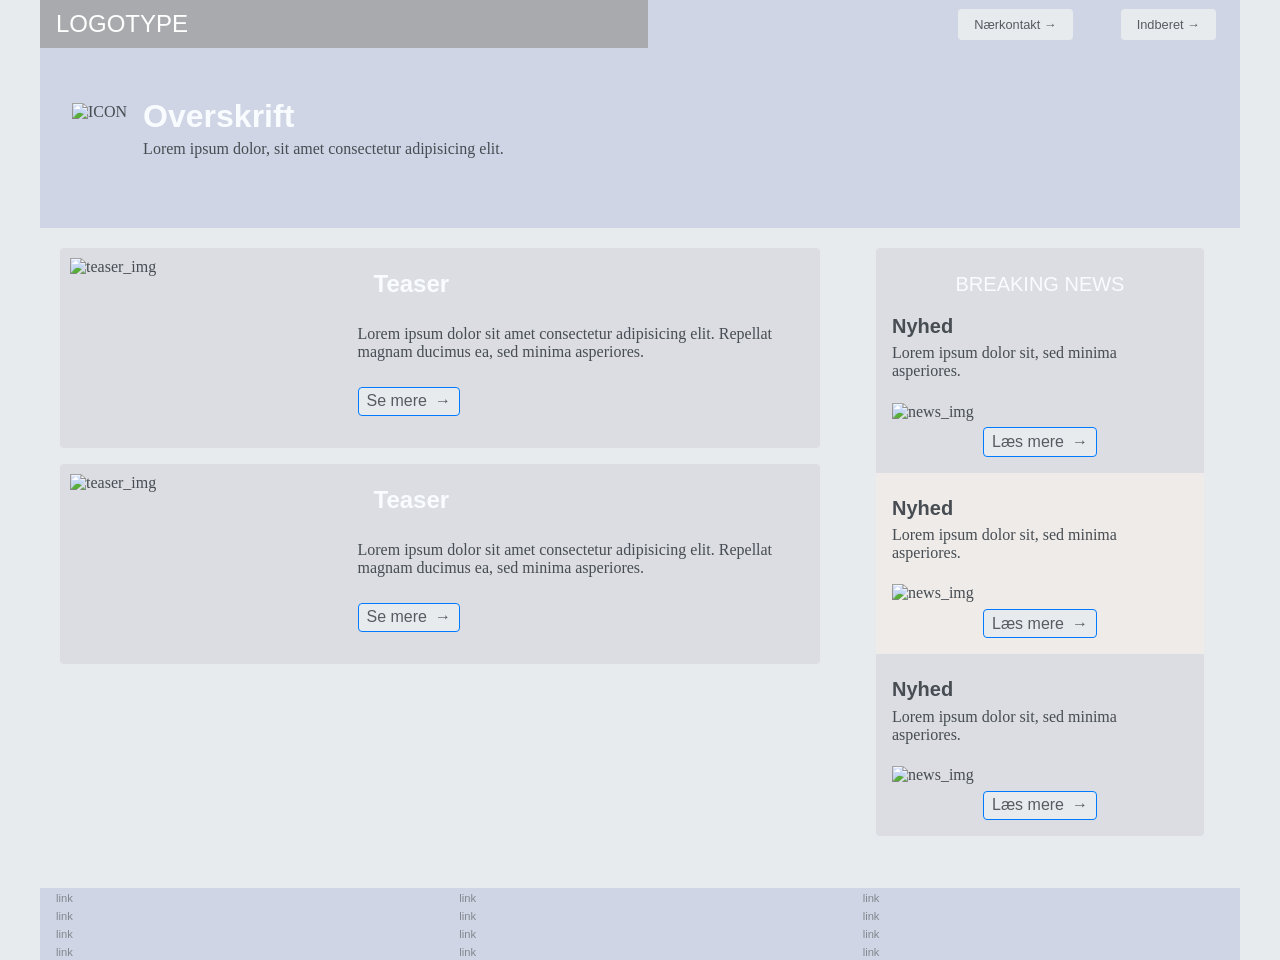
==== index.html @ e8d8a10b "initializing project" ====
<!DOCTYPE html>
<html lang="en">
  <head>
    <meta charset="UTF-8" />
    <meta http-equiv="X-UA-Compatible" content="IE=edge" />
    <meta name="viewport" content="width=device-width, initial-scale=1.0" />
    <link rel="stylesheet" href="css/custom.css" />
    <link rel="stylesheet" href="css/general.css" />
    <link rel="stylesheet" href="css/layout.css" />
    <link rel="stylesheet" href="css/burger.css" />
    <link rel="stylesheet" href="css/cards.css" />
    <link rel="icon" type="image/png" href="img/fav.png" />
    <title>Emergency Site</title>
  </head>
  <body id="frontpage">
    <header>
      <nav>
        <div id="logotype-wrapper">
          <a href="index.html"> LOGOTYPE </a>
        </div>
        <ul class="menu">
          <li><a class="menuItem" href="instruction.html">Nærkontakt </a></li>
          <li><a class="menuItem" href="register.html">Indberet</a></li>
        </ul>
      </nav>
    </header>
    <section id="main-disclamer">
      <div id="main-disclamer-content">
        <img src="warning" alt="ICON" />
        <div>
          <h1>Overskrift</h1>
          <p>Lorem ipsum dolor, sit amet consectetur adipisicing elit.</p>
        </div>
      </div>
    </section>
    <main>
      <section id="daily">
        <article class="daily_card">
          <img src="" alt="teaser_img" />
          <div class="daily_text">
            <h2>Teaser</h2>
            <p>Lorem ipsum dolor sit amet consectetur adipisicing elit. Repellat magnam ducimus ea, sed minima asperiores.</p>
            <a href="" class="cta_btn">Se mere</a>
          </div>
        </article>
        <article class="daily_card">
          <img src="" alt="teaser_img" />
          <div class="daily_text">
            <h2>Teaser</h2>
            <p>Lorem ipsum dolor sit amet consectetur adipisicing elit. Repellat magnam ducimus ea, sed minima asperiores.</p>
            <a href="" class="cta_btn">Se mere</a>
          </div>
        </article>
      </section>
      <section id="breaking">
        <article class="news_card">
          <h3>Nyhed</h3>
          <p>Lorem ipsum dolor sit, sed minima asperiores.</p>
          <img src="" alt="news_img" />
          <a class="cta_btn" href="">Læs mere</a>
        </article>
        <article class="news_card">
          <h3>Nyhed</h3>
          <p>Lorem ipsum dolor sit, sed minima asperiores.</p>
          <img src="" alt="news_img" />
          <a class="cta_btn" href="">Læs mere</a>
        </article>
        <article class="news_card">
          <h3>Nyhed</h3>
          <p>Lorem ipsum dolor sit, sed minima asperiores.</p>
          <img src="" alt="news_img" />
          <a class="cta_btn" href="">Læs mere</a>
        </article>
      </section>
    </main>

    <footer>
      <nav class="some">
        <ul>
          <li><a href="">link</a></li>
          <li><a href="">link</a></li>
          <li><a href="">link</a></li>
          <li><a href="">link</a></li>
        </ul>
      </nav>
      <nav class="another">
        <ul>
          <li><a href="">link</a></li>
          <li><a href="">link</a></li>
          <li><a href="">link</a></li>
          <li><a href="">link</a></li>
        </ul>
      </nav>
      <nav class="yetanother">
        <ul>
          <li><a href="">link</a></li>
          <li><a href="">link</a></li>
          <li><a href="">link</a></li>
          <li><a href="">link</a></li>
        </ul>
      </nav>
    </footer>
    <!-- <script src="js/main.js"></script> -->
  </body>
</html>
---- css/custom.css ----
:root {
  /* Colours */
  --primary-bg-color: #e8ebee; /* used */
  --primary-font-color: #474d52; /* used */

  --secondary-bg-color: #5d656c; /* used */
  --secondary-font-color: #d5e5f4; /* used */

  /* CAN BE DELETED WHEN THE PLACEHOLDER CLASS IS DELETED */
  --placeholder-bg-color: #eb9e1a; /* used */
  --placeholder-font-color: #575c61; /* used */

  /* NOT USED AT THE MOMENT */
  --info-color: #17a2b8;
  --warning-color: #ffc107;
  --danger-color: #dc3545;

  /* Borders */
  --border-color: #007bff; /* used */
  --border-color-light: #f7f5c2; /* used */
  --border-radius: 0.25rem;

  /* Links */
  --link-color: #84888e; /* used */
  --hover-color: #f9fcfe; /* used */
  --active-color: #f52727; /* used */

  /* From styletile */

  /* Fonts */
  --logotype-font: "Roboto", sans-serif;
  --headline-font: "Roboto", sans-serif;
  --body-font: "Roboto", sans-serif;
  --link-font: "Calibri", sans-serif;

  /* Text sizes */
  --logotype-size: 1.5rem;
  --headline1-size: 2rem;
  --headline2-size: 1.5rem;
  --headline3-size: 1.25rem;
  --bodytext-size: 1rem;
  --cta-text-size: 1.25rem;
  --followup-text-size: 0.8rem;
  --form-submit-size: 1rem;

  /* Text colors */
  --logotype-color: #ffffff;
  --headline-color: #bbc3ca;
  --headline-color-inverted: #f9fcfe;
  --bodytext-color: #575c61;
  --bodytext-color-inverted: #f9fcfe;
  --cta-text-color: #bbc3ca;
  --cta-text-color-inverted: #bbc3ca;
  --followup-text-color: #575c61;
  --followup-text-color-inverted: #bbc3ca;
  --formfield-text-color: #575c61;
  --form-submit-color: #bbc3ca;
  --form-submit-color-inverted: #bbc3ca;

  /* Background colors */
  --logotype-background-color: #a9aaae;
  --header-background-color: #cfd5e5;
  --article-background-color: #dbdde3;
  --news-background-color: #dbdde3;
  --news-background-color-inverted: #eeebe9;
  --info-background-color: #dbdde3;
  --headline-bg-color: #dbdde3;
  --headline-bg-color-alert: #dbdde3;
  --headline-bg-color-inverted: #dbdde3;
  --bodytext-bg-color: #dbdde3;
  --bodytext-bg-color-inverted: #dbdde3;
  --cta-text-bg-color: #dbdde3;
  --cta-text-bg-color-inverted: #dbdde3;
  --followup-text-bg-color: #e8ebee;
  --followup-text-bg-color-inverted: #dbdde3;
  --form-background-color: #c5c7ce;
  --form-text-color: #dbdde3;
  --formfield-background-color: #dbdde3;
  --formfield-background-color-active: #dbdde3;
  --form-submit-bg-color: #dbdde3;
  --form-submit-bg-color-inverted: #dbdde3;

  /* Info-boxes */
  --info-bg-color-yellow: #d6d5ce;
  --info-bg-color-green: #a6a6a0;
}
---- css/general.css ----
html,
body,
header,
footer,
main,
nav,
ul,
#main-disclamer {
  margin: 0;
  padding: 0;
  box-sizing: border-box;
}

body {
  font-family: var(--default-font);
  color: var(--primary-font-color);
  background-color: var(--primary-bg-color);
}
header,
footer {
  background-color: var(--header-background-color);
  color: var(--secondary-font-color);
  height: min-content;
}
.logo-wrapper {
  background-color: var(--logotype-background-color);
  color: var(--logotype-color);
}
#main-disclamer {
  height: 180px;
  background-color: var(--header-background-color);
  display: flex;
  justify-content: flex-start;
  align-items: center;
  padding-left: 2rem;
}
#main-disclamer-content {
  display: flex;
  column-gap: 1rem;
}
main section {
  padding: 20px;
  /* margin: 10px; */
  /* border: 1px solid var(--border-color); */
  border-radius: var(--border-radius);
}
h1,
h2,
h3,
h4,
h5,
h6 {
  font-family: var(--headline-font);
}
h1 {
  font-size: var(--headline1-size);
  color: var(--headline-color-inverted);
  margin: 5px 0;
  line-height: 1rem;
  text-align: left;
}
h2 {
  font-size: var(--headline2-size);
}
h3 {
  font-size: var(--headline3-size);
}

main > h1 {
  background-color: var(--headline-bg-color-alert);
  color: var(--headline-color-inverted);
  line-height: 4rem;
  padding: 5px 3rem 0 3rem;
  width: calc(80% - 6rem);
}

/* NAVIGATION STRUCTURES */
header > nav {
  height: 100%;
}
nav ul {
  list-style: none;
}
nav a {
  font-family: var(--link-font);
  text-decoration: none;
  color: var(--link-color);
}
a {
  font-family: var(--link-font);
}
#logotype-wrapper {
  background-color: var(--logotype-background-color);
  margin: 0;
  display: flex;
  justify-content: flex-start;
  align-items: center;
  padding: 0 0 0 1rem;
}
#logotype-wrapper > a {
  font-size: var(--logotype-size);
  color: var(--logotype-color);
  font-family: var(--logotype-font);
  height: 3rem;
  width: 100%;
  display: flex;
  align-items: center;
}
header nav li a {
  margin: 1.5rem;
  background-color: var(--followup-text-bg-color);
  color: var(--followup-text-color);
  font-size: var(--followup-text-size);
  padding: 0.5rem 1rem;
  border-radius: var(--border-radius);
}
header > nav li > a:after {
  content: " \2192";
}
nav a:hover {
  color: var(--hover-color);
}
nav a:active {
  color: var(--active-color);
}

/* FOOTER */
footer a {
  font-size: 0.7rem;
}
.yellow,
.green {
  padding: 1.5rem 1rem 0.5rem 1rem;
}
.yellow {
  background-color: var(--info-bg-color-yellow);
}
.green {
  background-color: var(--info-bg-color-green);
}
---- css/layout.css ----
/* LAYOUT FOR MAIN CONTENT */
body {
  display: grid;
  grid-template-rows: auto 1fr auto;
  height: 100vh;
  max-width: 1200px;
  margin: 0 auto;
}
main {
  display: grid;
  row-gap: 1rem;
}
main > *:not(:first-child) {
  margin: 0 1rem;
}
main {
  grid-template-rows: min-content min-content 1fr min-content;
}

/* LAYOUT FOR HEADER AND FOOTER */
footer {
  display: grid;
  gap: 10px;
}
header nav,
footer nav {
  display: flex;
  justify-content: space-between;
  align-items: center;
}
header nav > * {
  flex: 1;
}
nav ul {
  display: flex;
  justify-content: flex-end;
}
header ul {
  height: 100%;
  width: clamp(175px, 50%, 300px);
}
footer ul {
  flex-direction: column;
  padding-left: 1rem;
}

/* LAYOUT FOR SECTIONS */
#daily,
#breaking {
  display: grid;
}
#daily {
  grid-template-rows: repeat(2, minmax(200px, min-content));
  gap: 1rem;
}
#breaking {
  grid-template-rows: repeat(auto-fit, minmax(50px, min-content));
  gap: 0;
}

@media (width > 600px) {
  #frontpage > main {
    grid-template-columns: 6fr 3fr;
    grid-template-rows: auto 1fr auto;
  }
  #instruction > main,
  #register > main {
    grid-template-columns: 5fr 3fr;
    grid-template-rows: auto 1fr auto;
  }

  .qr {
    order: 1;
  }

  h1 {
    grid-column: 1 / -1;
  }
  footer {
    grid-template-columns: 1fr 1fr 1fr;
  }
}
---- css/cards.css ----
.daily_card {
  background-color: var(--article-background-color);
  display: grid;
  grid-template-columns: 3fr 5fr;
  gap: 10px;
  padding: 10px 0 10px 10px;
  /* border: 1px solid var(--border-color); */
  border-radius: var(--border-radius);
  height: minmax(200px, min-content);
}
.daily_text {
  display: grid;
  grid-template-rows: repeat(3, min-content);
  gap: 10px;
}
.daily_text h2 {
  background-color: var(--headline-bg-color-inverted);
  color: var(--headline-color-inverted);
  padding: calc(1.1rem / 1.5) 0 calc(1.1rem / 2) 1rem;
  margin: 0 0 0.5rem 0;
}
.daily_text p {
  padding-right: 2rem;
  margin: 0 0 1rem 0;
}
.daily_text .cta_btn {
  justify-self: left;
}
.daily_img {
  width: 100%;
  height: 100%;
  object-fit: cover;
}
.news_card {
  background-color: var(--article-background-color);
  display: grid;
  grid-template-rows: repeat(min-content);
  gap: 0.4rem;
  padding: 1rem 0;
  /* border: 1px solid var(--border-color); */
  height: minmax(300px, min-content);
}
.news_card:nth-child(2n) {
  background-color: var(--news-background-color-inverted);
}
.news_card > * {
  padding: 0 1rem;
}
.news_card h3 {
  margin: 0.5rem 0 0 0;
}
.news_card p {
  margin: 0 0 1rem 0;
}
.news_card:first-child:before {
  content: "BREAKING NEWS";
  background-color: var(--headline-bg-color-inverted);
  color: var(--headline-color-inverted);
  font-family: var(--headline-font);
  font-size: var(--headline3-size);
  text-align: center;
  line-height: 1rem;
  padding: calc(1.1rem / 1.5) 0 calc(1.1rem / 2) 0;
  /* margin: 0 0 1rem 0; */
}
.news_card:first-child {
  border-radius: var(--border-radius) var(--border-radius) 0 0;
}
.news_card:last-child {
  border-radius: 0 0 var(--border-radius) var(--border-radius);
}

.news_card .cta_btn {
  justify-self: center;
}
.cta_btn {
  display: inline-block;
  padding: 0.3rem 0.5rem;
  border: 1px solid var(--border-color);
  border-radius: var(--border-radius);
  background-color: var(--followup-text-bg-color);
  color: var(--followup-text-color);
  text-align: center;
  text-decoration: none;
  width: max-content;
}
.cta_btn:after {
  content: "\2192";
  margin-left: 0.5rem;
}
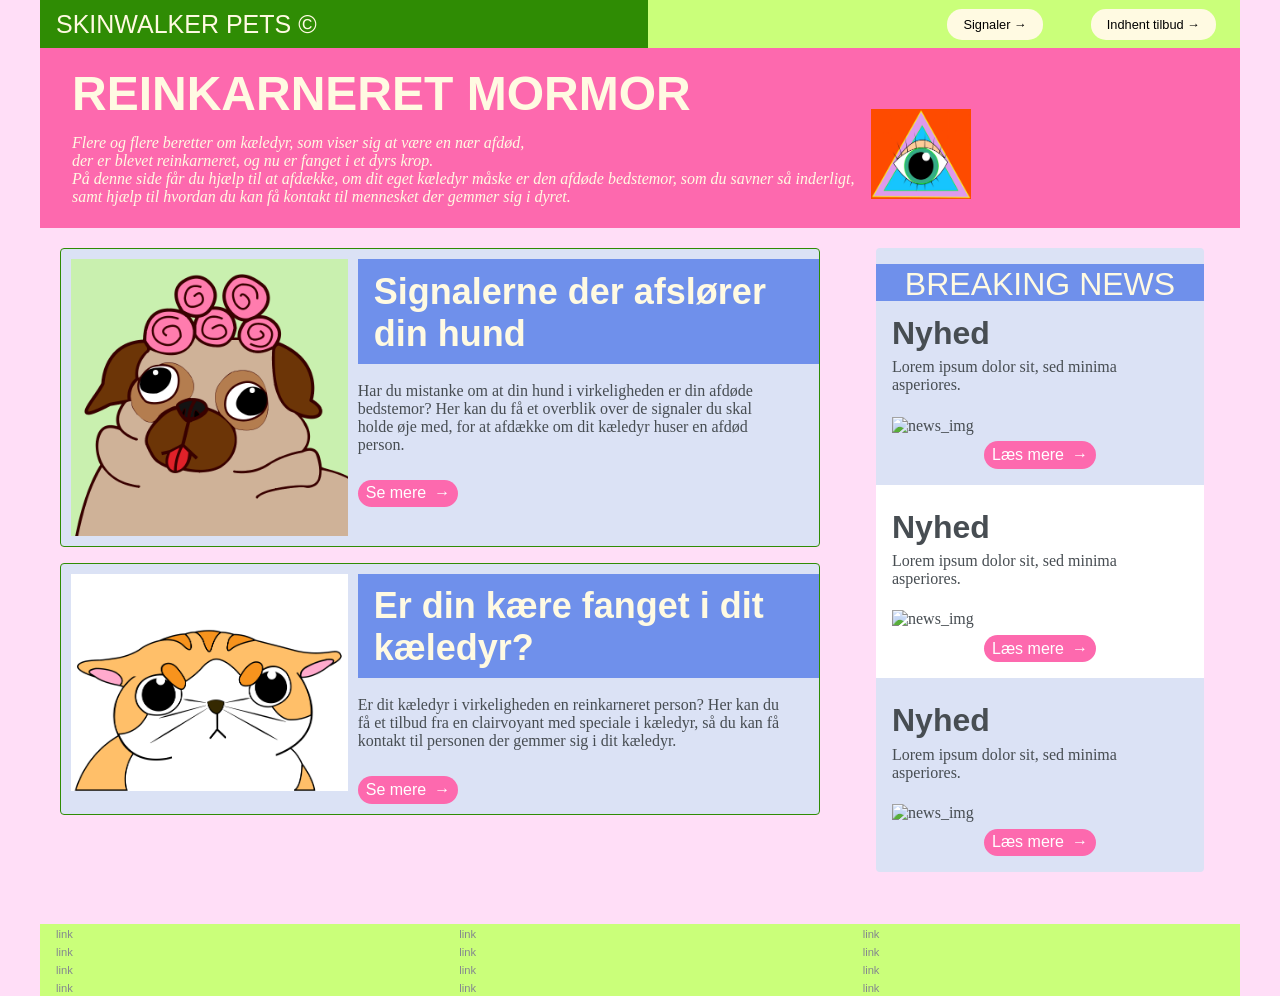
==== commit 2f8e05ea: "alt muligt ups" ====
--- a/index.html
+++ b/index.html
@@ -10,45 +10,82 @@
     <link rel="stylesheet" href="css/burger.css" />
     <link rel="stylesheet" href="css/cards.css" />
     <link rel="icon" type="image/png" href="img/fav.png" />
-    <title>Emergency Site</title>
+
+    <link
+      rel="icon"
+      type="image/png"
+      href="favicon/favicon-96x96.png"
+      sizes="96x96"
+    />
+    <link rel="icon" type="image/svg+xml" href="favicon/favicon.svg" />
+    <link rel="shortcut icon" href="favicon/favicon.ico" />
+    <link
+      rel="apple-touch-icon"
+      sizes="180x180"
+      href="favicon/apple-touch-icon.png"
+    />
+    <link rel="manifest" href="favicon/site.webmanifest" />
+    <title>Skinwalker pets</title>
   </head>
   <body id="frontpage">
     <header>
       <nav>
         <div id="logotype-wrapper">
-          <a href="index.html"> LOGOTYPE </a>
+          <a href="index.html">SKINWALKER PETS ©</a>
         </div>
         <ul class="menu">
-          <li><a class="menuItem" href="instruction.html">Nærkontakt </a></li>
-          <li><a class="menuItem" href="register.html">Indberet</a></li>
+          <li><a class="menuItem" href="instruction.html">Signaler</a></li>
+          <li><a class="menuItem" href="register.html">Indhent tilbud</a></li>
         </ul>
       </nav>
     </header>
     <section id="main-disclamer">
       <div id="main-disclamer-content">
-        <img src="warning" alt="ICON" />
+        <img class="logoeye" src="img/logoeye.webp" alt="ICON" />
         <div>
-          <h1>Overskrift</h1>
-          <p>Lorem ipsum dolor, sit amet consectetur adipisicing elit.</p>
+          <h1>REINKARNERET MORMOR</h1>
+          <p class="main-p">
+            Flere og flere beretter om kæledyr, som viser sig at være en nær
+            afdød, <br />der er blevet reinkarneret, og nu er fanget i et dyrs
+            krop. <br />På denne side får du hjælp til at afdække, om dit eget
+            kæledyr måske er den afdøde bedstemor, som du savner så inderligt,
+            <br />samt hjælp til hvordan du kan få kontakt til mennesket der
+            gemmer sig i dyret.
+          </p>
         </div>
       </div>
     </section>
     <main>
       <section id="daily">
         <article class="daily_card">
-          <img src="" alt="teaser_img" />
+          <img
+            src="img/pug.png"
+            alt="afbildning af en mops i portrætformat, med curlere på hovedet."
+          />
           <div class="daily_text">
-            <h2>Teaser</h2>
-            <p>Lorem ipsum dolor sit amet consectetur adipisicing elit. Repellat magnam ducimus ea, sed minima asperiores.</p>
-            <a href="" class="cta_btn">Se mere</a>
+            <h2>Signalerne der afslører din hund</h2>
+            <p>
+              Har du mistanke om at din hund i virkeligheden er din afdøde
+              bedstemor? Her kan du få et overblik over de signaler du skal
+              holde øje med, for at afdække om dit kæledyr huser en afdød
+              person.
+            </p>
+            <a href="instruction.html" class="cta_btn">Se mere</a>
           </div>
         </article>
         <article class="daily_card">
-          <img src="" alt="teaser_img" />
+          <img
+            src="img/angrycat.png"
+            alt="afbildning af en vred kat i portrætformat."
+          />
           <div class="daily_text">
-            <h2>Teaser</h2>
-            <p>Lorem ipsum dolor sit amet consectetur adipisicing elit. Repellat magnam ducimus ea, sed minima asperiores.</p>
-            <a href="" class="cta_btn">Se mere</a>
+            <h2>Er din kære fanget i dit kæledyr?</h2>
+            <p>
+              Er dit kæledyr i virkeligheden en reinkarneret person? Her kan du
+              få et tilbud fra en clairvoyant med speciale i kæledyr, så du kan
+              få kontakt til personen der gemmer sig i dit kæledyr.
+            </p>
+            <a href="register.html" class="cta_btn">Se mere</a>
           </div>
         </article>
       </section>
@@ -100,6 +137,6 @@
         </ul>
       </nav>
     </footer>
-    <!-- <script src="js/main.js"></script> -->
+    <script src="js/main.js"></script>
   </body>
 </html>
--- a/css/custom.css
+++ b/css/custom.css
@@ -1,6 +1,6 @@
 :root {
   /* Colours */
-  --primary-bg-color: #e8ebee; /* used */
+  --primary-bg-color: #FFDEF7; /* used */
   --primary-font-color: #474d52; /* used */
 
   --secondary-bg-color: #5d656c; /* used */
@@ -16,7 +16,7 @@
   --danger-color: #dc3545;
 
   /* Borders */
-  --border-color: #007bff; /* used */
+  --border-color: #2F8C04; /* used */
   --border-color-light: #f7f5c2; /* used */
   --border-radius: 0.25rem;
 
@@ -28,59 +28,59 @@
   /* From styletile */
 
   /* Fonts */
-  --logotype-font: "Roboto", sans-serif;
+  --logotype-font: "Rubik", sans-serif;
   --headline-font: "Roboto", sans-serif;
   --body-font: "Roboto", sans-serif;
   --link-font: "Calibri", sans-serif;
 
   /* Text sizes */
-  --logotype-size: 1.5rem;
-  --headline1-size: 2rem;
-  --headline2-size: 1.5rem;
-  --headline3-size: 1.25rem;
-  --bodytext-size: 1rem;
-  --cta-text-size: 1.25rem;
+  --logotype-size: 25px;
+  --headline1-size: 48px;
+  --headline2-size: 36px;
+  --headline3-size: 32px;
+  --bodytext-size: 20px;
+  --cta-text-size: 20px;
   --followup-text-size: 0.8rem;
   --form-submit-size: 1rem;
 
   /* Text colors */
-  --logotype-color: #ffffff;
-  --headline-color: #bbc3ca;
-  --headline-color-inverted: #f9fcfe;
-  --bodytext-color: #575c61;
+  --logotype-color: #FFFAE2;
+  --headline-color: #ffffff;
+  --headline-color-inverted: #FFFAE2;
+  --bodytext-color: #000000;
   --bodytext-color-inverted: #f9fcfe;
-  --cta-text-color: #bbc3ca;
+  --cta-text-color: #FFFAE2;
   --cta-text-color-inverted: #bbc3ca;
-  --followup-text-color: #575c61;
+  --followup-text-color: #ffffff;
   --followup-text-color-inverted: #bbc3ca;
   --formfield-text-color: #575c61;
   --form-submit-color: #bbc3ca;
   --form-submit-color-inverted: #bbc3ca;
 
   /* Background colors */
-  --logotype-background-color: #a9aaae;
-  --header-background-color: #cfd5e5;
-  --article-background-color: #dbdde3;
-  --news-background-color: #dbdde3;
-  --news-background-color-inverted: #eeebe9;
-  --info-background-color: #dbdde3;
-  --headline-bg-color: #dbdde3;
-  --headline-bg-color-alert: #dbdde3;
-  --headline-bg-color-inverted: #dbdde3;
+  --logotype-background-color: #2F8C04;
+  --header-background-color: #CAFF7A;
+  --article-background-color: #DBE2F5;
+  --news-background-color: #FFFAE2;
+  --news-background-color-inverted: #ffffff;
+  --info-background-color: #DBE2F5;
+  --headline-bg-color: #000000;
+  --headline-bg-color-alert: #FD69AE;
+  --headline-bg-color-inverted: #6F90EB;
   --bodytext-bg-color: #dbdde3;
   --bodytext-bg-color-inverted: #dbdde3;
-  --cta-text-bg-color: #dbdde3;
-  --cta-text-bg-color-inverted: #dbdde3;
-  --followup-text-bg-color: #e8ebee;
+  --cta-text-bg-color: #FFFAE2;
+  --cta-text-bg-color-inverted: #FFFAE2;
+  --followup-text-bg-color: #FD69AE;
   --followup-text-bg-color-inverted: #dbdde3;
-  --form-background-color: #c5c7ce;
-  --form-text-color: #dbdde3;
-  --formfield-background-color: #dbdde3;
+  --form-background-color: #DBE2F5;
+  --form-text-color: #000000;
+  --formfield-background-color: #DBE2F5;
   --formfield-background-color-active: #dbdde3;
   --form-submit-bg-color: #dbdde3;
-  --form-submit-bg-color-inverted: #dbdde3;
+  --form-submit-bg-color-inverted: #FFFAE2;
 
   /* Info-boxes */
-  --info-bg-color-yellow: #d6d5ce;
-  --info-bg-color-green: #a6a6a0;
+  --info-bg-color-yellow: #FCEB94;
+  --info-bg-color-green: #DEF5DB;
 }
--- a/css/general.css
+++ b/css/general.css
@@ -9,6 +9,13 @@
   margin: 0;
   padding: 0;
   box-sizing: border-box;
+}
+p{
+  margin-bottom: 2rem;
+}
+
+.main-p{
+  font-style: italic;
 }
 
 body {
@@ -26,17 +33,26 @@
   background-color: var(--logotype-background-color);
   color: var(--logotype-color);
 }
+
 #main-disclamer {
   height: 180px;
-  background-color: var(--header-background-color);
+  background-color: #FD69AE;
+  color: #FFFAE2;
   display: flex;
   justify-content: flex-start;
   align-items: center;
   padding-left: 2rem;
+  padding-top: 2rem;
 }
 #main-disclamer-content {
   display: flex;
   column-gap: 1rem;
+  flex-direction: row-reverse;
+}
+#main-disclamer-content img{
+ width: 100px;
+ height: 90px;
+ margin: auto;
 }
 main section {
   padding: 20px;
@@ -54,10 +70,12 @@
 }
 h1 {
   font-size: var(--headline1-size);
+  font-weight: bold;
   color: var(--headline-color-inverted);
   margin: 5px 0;
-  line-height: 1rem;
+  line-height: 3rem;
   text-align: left;
+  margin-top: 0;
 }
 h2 {
   font-size: var(--headline2-size);
@@ -66,12 +84,33 @@
   font-size: var(--headline3-size);
 }
 
+.instruks{
+  padding-top: 2rem;
+  padding-bottom: 1.5rem;
+}
+.risiko,
+.ouija{
+  font-size: small;
+  font-style: italic;
+}
+#form-info h2{
+  background-color: #6F90EB;
+  color: #FFFAE2;
+  padding: 1rem;
+}
+#form-info p{
+  margin: 1em;
+  font-style: italic;
+}
+label{
+  font-weight: bold;
+}
+
 main > h1 {
   background-color: var(--headline-bg-color-alert);
   color: var(--headline-color-inverted);
   line-height: 4rem;
   padding: 5px 3rem 0 3rem;
-  width: calc(80% - 6rem);
 }
 
 /* NAVIGATION STRUCTURES */
@@ -108,11 +147,11 @@
 }
 header nav li a {
   margin: 1.5rem;
-  background-color: var(--followup-text-bg-color);
-  color: var(--followup-text-color);
+  background-color: #FFFAE2;
+  color: #000000;
   font-size: var(--followup-text-size);
   padding: 0.5rem 1rem;
-  border-radius: var(--border-radius);
+  border-radius: 15px;
 }
 header > nav li > a:after {
   content: " \2192";
--- a/css/cards.css
+++ b/css/cards.css
@@ -4,10 +4,15 @@
   grid-template-columns: 3fr 5fr;
   gap: 10px;
   padding: 10px 0 10px 10px;
-  /* border: 1px solid var(--border-color); */
+  border: 1px solid var(--border-color);
   border-radius: var(--border-radius);
   height: minmax(200px, min-content);
 }
+
+.daily_card img{
+  max-width: 100%;
+}
+
 .daily_text {
   display: grid;
   grid-template-rows: repeat(3, min-content);
@@ -76,8 +81,8 @@
 .cta_btn {
   display: inline-block;
   padding: 0.3rem 0.5rem;
-  border: 1px solid var(--border-color);
-  border-radius: var(--border-radius);
+  border: none;
+  border-radius: 15px;
   background-color: var(--followup-text-bg-color);
   color: var(--followup-text-color);
   text-align: center;
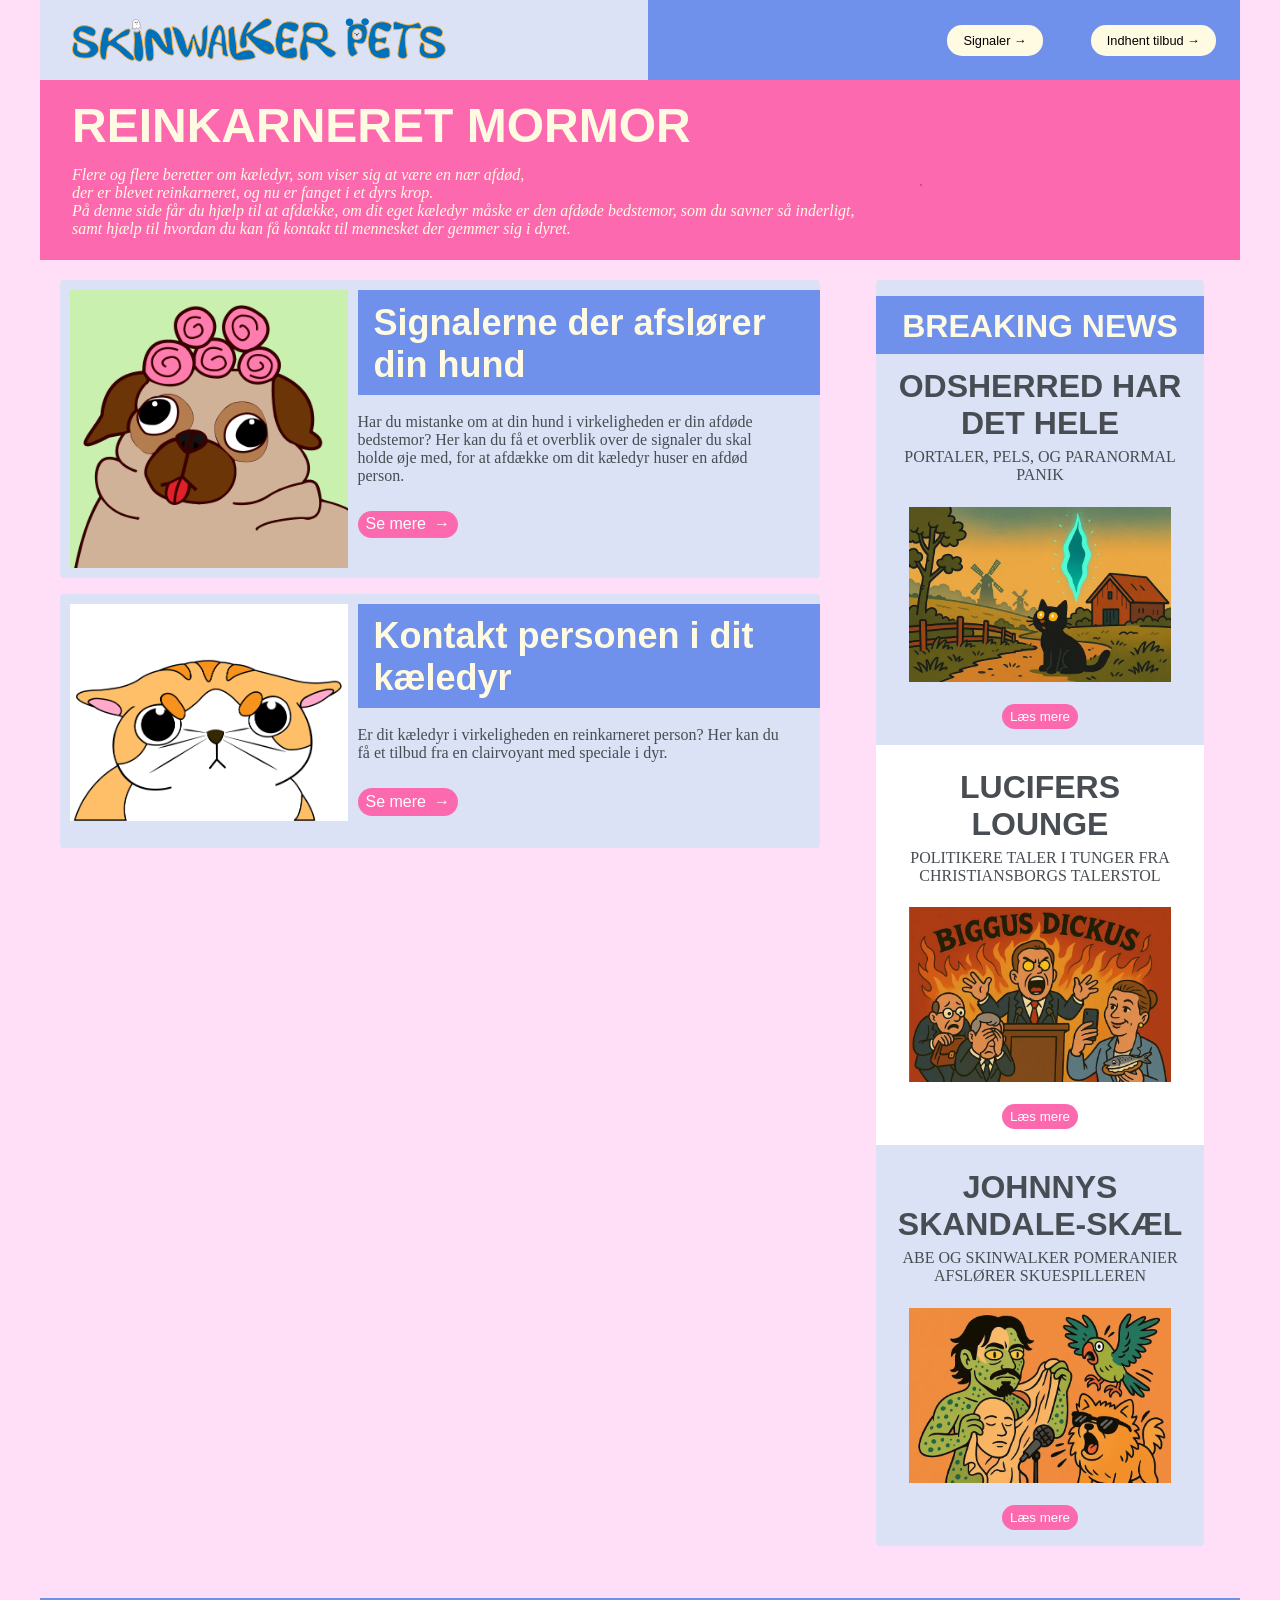
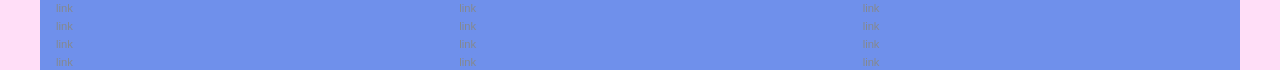
==== commit 2c37b41b: "SÅ meget forskelligt" ====
--- a/index.html
+++ b/index.html
@@ -31,7 +31,11 @@
     <header>
       <nav>
         <div id="logotype-wrapper">
-          <a href="index.html">SKINWALKER PETS ©</a>
+          <a href="index.html"
+            ><img
+              src="assets/logotype.svg"
+              alt="logo med teksten Skinwalker Pets"
+          /></a>
         </div>
         <ul class="menu">
           <li><a class="menuItem" href="instruction.html">Signaler</a></li>
@@ -41,7 +45,7 @@
     </header>
     <section id="main-disclamer">
       <div id="main-disclamer-content">
-        <img class="logoeye" src="img/logoeye.webp" alt="ICON" />
+        <img class="logoeye" src="assets/logo.svg" alt="ICON" />
         <div>
           <h1>REINKARNERET MORMOR</h1>
           <p class="main-p">
@@ -79,11 +83,10 @@
             alt="afbildning af en vred kat i portrætformat."
           />
           <div class="daily_text">
-            <h2>Er din kære fanget i dit kæledyr?</h2>
+            <h2>Kontakt personen i dit kæledyr</h2>
             <p>
               Er dit kæledyr i virkeligheden en reinkarneret person? Her kan du
-              få et tilbud fra en clairvoyant med speciale i kæledyr, så du kan
-              få kontakt til personen der gemmer sig i dit kæledyr.
+              få et tilbud fra en clairvoyant med speciale i dyr.
             </p>
             <a href="register.html" class="cta_btn">Se mere</a>
           </div>
@@ -91,22 +94,176 @@
       </section>
       <section id="breaking">
         <article class="news_card">
-          <h3>Nyhed</h3>
-          <p>Lorem ipsum dolor sit, sed minima asperiores.</p>
-          <img src="" alt="news_img" />
-          <a class="cta_btn" href="">Læs mere</a>
+          <h3>ODSHERRED HAR DET HELE</h3>
+          <p>PORTALER, PELS, OG PARANORMAL PANIK</p>
+          <img
+            src="img/cat.webp"
+            alt="tegnet afbildning af en portal over Odsherred, som en kat stirrer forhekset på"
+          />
+          <dialog id="dialog1">
+            <img
+              src="img/cat.webp"
+              alt="tegnet afbildning af en portal over Odsherred, som en kat stirrer forhekset på"
+            />
+            <h2>PORTALER, PELS, OG PARANORMAL PANIK: ODSHERRED HAR DET HELE</h2>
+            <p>
+              En portal til det hinsides har åbnet sig på himlen over Odsherred
+              - en historie som hurtigt har fået hele Europas paranormale
+              fælleskab til at spidse ører, da beboerne i Odsherred slår alarm:
+              nu er deres kæledyr også begyndt at opføre sig meget mærkeligt. og
+              ikke bare mærkeligt - men som om de er blevet besat af afdøde
+              personer, som deres ejere tidligere har kendt. <br />Flere og
+              flere beretter om disse oplevelser med kæledyr over hele landet,
+              hunde og katte opfører sig som afdøde personer. En kvinde
+              fortæller til Skinwalker Pets, at hendes hund pludselig begyndte
+              at gø med en stemme, som hun kendte - sin gamle bedstemors stemme.
+              “Inden længe begyndte min hund at drikke kaffe, og fortælle mig
+              når hun syntes mit hår var for uglet”, fortæller kvinden; “jeg var
+              ikke i tvivl - det var min gamle bedstemor”. <br />Fænomenet
+              begyndte at sprede sig som en steppebrand over landet, kun få dage
+              efter hvad mange beskriver som en “flænge i himlen” - en skinnende
+              portal på himlen, lige over Nykøbing Sjælland. Siden da er
+              antallet af indberetninger af alle slags paranormale oplevelser
+              steget eksplosivt, salg af krystaller, ouijabræt og røgelse er
+              tredoblet, og aflivninger af kæledyr firdoblet. <br />Samtidig er
+              der uhyggeligt tavst fra Christiansborg - ofrene for paranormale
+              aktiviteter sætter derfor nu deres lid til clairvoyante og
+              spøgelsesjægere. “Det er ikke kun kæledyr - vi ser en øget
+              aktivitet af ånder, hjemsøgte huse, forbandede objekter og omvendt
+              skinwalking (red: dyr i en menneskekrop). Og når politikerne ikke
+              vil gøre noget ved problemerne, må ofrene komme til os” udtaler
+              Tobias Hill Larsen, spøgelsesjæger og hobbymedium. <br />Uanset om
+              der er tale om kollektiv hallucination, en spirituel vækkelse,
+              eller noget mere ondsindet, er én ting sikker: Odsherred står som
+              centrum for noget helt ekstraordinært - og ganske uhyggeligt.
+            </p>
+            <form method="dialog">
+              <button id="closeBtn1">Luk artikel</button>
+            </form>
+          </dialog>
+          <button id="openBtn1">Læs mere</button>
         </article>
         <article class="news_card">
-          <h3>Nyhed</h3>
-          <p>Lorem ipsum dolor sit, sed minima asperiores.</p>
-          <img src="" alt="news_img" />
-          <a class="cta_btn" href="">Læs mere</a>
+          <h3>LUCIFERS LOUNGE</h3>
+          <p>POLITIKERE TALER I TUNGER FRA CHRISTIANSBORGS TALERSTOL</p>
+          <img
+            src="img/biggus.webp"
+            alt="Tegnet afbildning af talerstolen på Christiansborg, med en besat poltiker i centrum. I forgrunden spiser Mette Frederiksen en makrelmad. Øverst i billedet står ordene Biggus Dickus, da den besatte taler i tunger"
+          />
+          <dialog id="dialog2">
+            <img
+              src="img/biggus.webp"
+              alt="Tegnet afbildning af talerstolen på Christiansborg, med en besat poltiker i centrum. I forgrunden spiser Mette Frederiksen en makrelmad. Øverst i billedet står ordene Biggus Dickus, da den besatte taler i tunger"
+            />
+            <h2>POLITIKERE TALER I TUNGER: TALERSTOL INDTAGET AF LUCIFER</h2>
+            <p>
+              Skandaler er ikke noget nyt for Christiansborg, men den seneste
+              skandale fra det politiske centrum handler hverken om
+              finanspolitik eller fiskeri i Østersøen; denne gang er noget langt
+              mere ondsindet på spil, i form af en bogstavelig besættelse af en
+              dæmon. <br />Talerstolen, den historiske trone som har båret flere
+              legendariske taler gennem tiden, er angiveligt blevet besat af
+              selveste Lucifer. Det fortæller flere politikere fra begge fløje,
+              som samtidig understreger den påvirkning det har på de personer,
+              som vover at stille sig ved talerstolen. Politikerne beretter, at
+              de som stiller sig for at tale ved stolen, bliver overtaget af
+              Beezlebub og taler i tunger. <br />“Først troede vi det var en
+              joke” fortæller statsminister Mette Frederiksen. “Men pludselig
+              løftede Lars Løkke sig fra talerstolen, og svævede en halv meter
+              over jorden, mens han slog over i latin. Lars Løkke er på ingen
+              måde veluddannet nok til at kunne tale latin, og da vidste jeg det
+              - det her er selveste Satan.” <br />Den besatte talerstol er blot
+              den nyeste skandale i en længere række mystiske hændelser over
+              hele landet. Folk over hele kongeriget beretter om kæledyr der
+              umiskendeligt opfører sig som afdøde personer, og en portal til en
+              anden verden på himlen over Odsherred. Paranormal researcher
+              Emilie Skjoldann Jørgensen fortæller til Skinwalker Pets, om et
+              markant øget antal af indberetninger om forbandede objekter, og
+              besatte kæledyr. “Flere mener, at hændelserne skyldes en TikTok
+              influencer, som i februar måned i år udførte en livestream af en
+              seance ved Den Lille Havfrue, hvor hun forsøgte at kontakte sin
+              afdøde bedstefar i det hinsides. Men seancen gik galt, da hendes
+              hund pludselig begyndte at læse en avis, hoste ukontrolleret, og
+              bad hende om at “hente min lænestol og pibe”. Hun stoppede
+              seancen, men skaden var allerede sket”, fortæller Emilie.
+              <br />Politikerne på Christiansborg begyndte på daværende
+              tidspunkt, at tale om et forbud mod ouijaboards og bestemte typer
+              krystaller, men før de kunne gennemføre den nye lov, blev
+              talerstolen besat. Nu er der radiotavshed fra Christiansborg, men
+              samtidig kan vi se at diskussionerne fortsætter på Borgen, men nu
+              fra sækkestole i en rundkreds på Statsministerens kontor. Det har
+              indtil videre ikke været muligt at få yderligere kommentar fra
+              Borgen - i mellemtiden står talerstolen tom, i en evig flamme, og
+              lettere vibrerende.
+            </p>
+            <form method="dialog">
+              <button id="closeBtn2">Luk artikel</button>
+            </form>
+          </dialog>
+          <button id="openBtn2">Læs mere</button>
         </article>
         <article class="news_card">
-          <h3>Nyhed</h3>
-          <p>Lorem ipsum dolor sit, sed minima asperiores.</p>
-          <img src="" alt="news_img" />
-          <a class="cta_btn" href="">Læs mere</a>
+          <h3>JOHNNYS SKANDALE-SKÆL</h3>
+          <p>ABE OG SKINWALKER POMERANIER AFSLØRER SKUESPILLEREN</p>
+          <img
+            src="img/johnny.webp"
+            alt="tegnet afbildning af Johnny Depp som tager sin hud af, og afslører at han er reptil under huden. En papegøje flyver skræmt væk, og en pomeranier med solbriller råber ind i en mikrofon"
+          />
+          <dialog id="dialog3">
+            <img
+              src="img/johnny.webp"
+              alt="tegnet afbildning af Johnny Depp som tager sin hud af, og afslører at han er reptil under huden. En papegøje flyver skræmt væk, og en pomeranier med solbriller råber ind i en mikrofon"
+            />
+            <h2>JOHNNNY DEPP AFSLØRET SOM ILLUMINATI-ØGLE</h2>
+            <p>
+              Hollywood, CA — i et X-files-værdigt tvist, bekræfter
+              Hollywoodinsidere den mistanke, som mange fra det paranormale
+              fællesskab længe har råbt vagt i gevær over; Johnny Depp er ikke
+              menneske. I virkeligheden er han et højt rangeret reptil, sendt af
+              Illuminati for at kontrollere Hollywood, sprede forvirring og
+              skandaler, og date alt for unge kvinder. <br />Denne bekræftelse
+              kommer i kølvandet på et ekstremt højt antal indberetninger om
+              skinwalker kæledyr, som er kæledyr der er blevet besat af afdøde
+              personer, og altså umiddelbart ligner ganske almindelige harmløse
+              kæledyr, men som i virkeligheden er afdøde personer, der har
+              indtaget en ny krop. <br />Nu hvor Johnny Depps sande identitet er
+              afsløret, kan Skinwalker Pets altså bekræfte en forekomst af
+              "reverse skinwalking" - dyr, forklædt som mennesker. Mistanken om
+              "reverse skinwalking" har været høj i flere paranormale
+              fællesskaber over de seneste 10 år. “Det er jo bare en kæmpe sten
+              der er løftet fra vores skuldre, nu hvor alle endelig kender
+              sandheden” fortæller konspirationsteoretiker og reptilekspert
+              Katja Vinther. “Snart vil alle også se sandheden om Det flyvende
+              Spaghettimonster” afslutter hun. <br />Særligt én prominent
+              skikkelse har været med til at afsløre Mr. Depp - nemlig aben
+              Jack, som medvirkede i filmserien “Pirates of the Caribbean”
+              sammen med reptilskuespilleren. Jack fortæller nemlig, at han som
+              kollega til Depp, oplevede reptilet bag manden helt tæt på. “Han
+              blinkede med øjenlågene sidelæns, og spiste udelukkende insekter.
+              Det startede min mistanke. Senere i optagelserne kom vi tæt på
+              hinanden, og da afslørede han sin hemmelighed for mig, og
+              inviterede mig med i Illuminati. Det var jeg naturligvis ikke
+              interesseret i” fortæller Jack. “Det er utroligt for mig, at folk
+              først får øjnene op for det her nu. Johnnys bizarre opførsel i
+              retssagerne for nylig, hans fingerringe, tørklæderne - det er
+              klassisk reptilopførsel” tilføjer abe-skuespilleren. <br />Sammen
+              med Johnny Depps egen hund, Pomeranieren Joos, har Jack besluttet
+              at stå frem og fortælle sandheden. “Når vi er flere om det, får
+              man mere mod til at stå frem, og det var det vi besluttede da vi
+              mødte hinanden i sidste måned” fortæller Joos. Hunden Joos er selv
+              en reinkarneret krokodillejæger fra 1700-tallet, som mistænkte
+              Johnny fra første møde: “alle troede at han bare var eccentrisk,
+              men jeg vidste besked fra den dag han hentede mig fra mine
+              tidligere ejere. Ingen kan gå med SÅ mange armbånd, og aldrig
+              svede”. <br />Johnny Depps PR manager afviser at kommentere på
+              sagen, men Skinwalker Pets har selv modtaget en direkte besked fra
+              Depp via ouijaboard: “ingen kommentarer, beskidte mennesker”.
+            </p>
+            <form method="dialog">
+              <button id="closeBtn3">Luk artikel</button>
+            </form>
+          </dialog>
+          <button id="openBtn3">Læs mere</button>
         </article>
       </section>
     </main>
@@ -138,5 +295,6 @@
       </nav>
     </footer>
     <script src="js/main.js"></script>
+    <script src="js/news.js"></script>
   </body>
 </html>
--- a/css/custom.css
+++ b/css/custom.css
@@ -58,8 +58,8 @@
   --form-submit-color-inverted: #bbc3ca;
 
   /* Background colors */
-  --logotype-background-color: #2F8C04;
-  --header-background-color: #CAFF7A;
+  --logotype-background-color: #DBE2F5;
+  --header-background-color: #6F90EB;
   --article-background-color: #DBE2F5;
   --news-background-color: #FFFAE2;
   --news-background-color-inverted: #ffffff;
--- a/css/general.css
+++ b/css/general.css
@@ -54,6 +54,7 @@
  height: 90px;
  margin: auto;
 }
+
 main section {
   padding: 20px;
   /* margin: 10px; */
@@ -144,6 +145,7 @@
   width: 100%;
   display: flex;
   align-items: center;
+  padding: 1rem;
 }
 header nav li a {
   margin: 1.5rem;
@@ -169,10 +171,11 @@
 }
 .yellow,
 .green {
-  padding: 1.5rem 1rem 0.5rem 1rem;
+  padding: 1.5rem 1rem 1rem 1rem;
 }
 .yellow {
   background-color: var(--info-bg-color-yellow);
+  padding: 2rem;
 }
 .green {
   background-color: var(--info-bg-color-green);
--- a/css/cards.css
+++ b/css/cards.css
@@ -4,9 +4,15 @@
   grid-template-columns: 3fr 5fr;
   gap: 10px;
   padding: 10px 0 10px 10px;
-  border: 1px solid var(--border-color);
   border-radius: var(--border-radius);
   height: minmax(200px, min-content);
+}
+
+#daily :nth-child(2){
+  padding-bottom: 1rem;
+}
+#daily :nth-child(2) p{
+  margin-bottom: 0;
 }
 
 .daily_card img{
@@ -53,9 +59,11 @@
 }
 .news_card h3 {
   margin: 0.5rem 0 0 0;
+  text-align: center;
 }
 .news_card p {
   margin: 0 0 1rem 0;
+  text-align: center;
 }
 .news_card:first-child:before {
   content: "BREAKING NEWS";
@@ -63,10 +71,10 @@
   color: var(--headline-color-inverted);
   font-family: var(--headline-font);
   font-size: var(--headline3-size);
+  font-weight: bold;
   text-align: center;
-  line-height: 1rem;
   padding: calc(1.1rem / 1.5) 0 calc(1.1rem / 2) 0;
-  /* margin: 0 0 1rem 0; */
+/*   margin: 0 0 1rem 0; */
 }
 .news_card:first-child {
   border-radius: var(--border-radius) var(--border-radius) 0 0;
@@ -78,6 +86,7 @@
 .news_card .cta_btn {
   justify-self: center;
 }
+
 .cta_btn {
   display: inline-block;
   padding: 0.3rem 0.5rem;
@@ -89,7 +98,90 @@
   text-decoration: none;
   width: max-content;
 }
+.cta_btn:hover{
+  background-color: #FF067A;
+}
 .cta_btn:after {
   content: "\2192";
   margin-left: 0.5rem;
 }
+
+#openBtn1,
+#openBtn2,
+#openBtn3{
+  display: inline-block;
+  padding: 0.3rem 0.5rem;
+  border: none;
+  border-radius: 15px;
+  background-color: var(--followup-text-bg-color);
+  color: var(--followup-text-color);
+  text-align: center;
+  text-decoration: none;
+  width: max-content;
+  justify-self: center;
+}
+
+#openBtn1:hover,
+#openBtn2:hover,
+#openBtn3:hover{
+  background-color: #FF067A;
+}
+
+#breaking img{
+  max-width: 80%;
+  max-height: 300px;
+  justify-self: center;
+  margin-bottom: 1rem;
+  border-radius: var(--border-radius);
+}
+
+dialog{
+  border: none;
+  border-radius: 1rem;
+  background-color: #DCFFEE;
+  width: 50%;
+  box-shadow: 3px 3px 3px rgba(0, 0, 0, 0.3);
+  padding: 2rem;
+  margin: minmax(1rem, auto);
+}
+dialog h2{
+  font-size: 30px;
+}
+dialog::backdrop{
+  backdrop-filter: blur(5px);
+}
+dialog form{
+  margin: 2rem;
+}
+#closeBtn1,
+#closeBtn2,
+#closeBtn3{
+  display: inline-block;
+  background-color: var(--followup-text-bg-color);
+  color: var(--followup-text-color);
+  padding: 0.3rem 1rem;
+  border: none;
+  border-radius: 15px;
+  text-align: center;
+  text-decoration: none;
+  justify-self: center;
+  width: max-content;
+}
+dialog img{
+  margin-top: 1rem;
+}
+
+@keyframes fadeIn {
+from {
+opacity: 0%;
+}
+to{
+opacity: 100%;
+}
+}
+
+#dialog1,
+#dialog2,
+#dialog3{
+  animation: fadeIn 1.5s ease-in;
+}
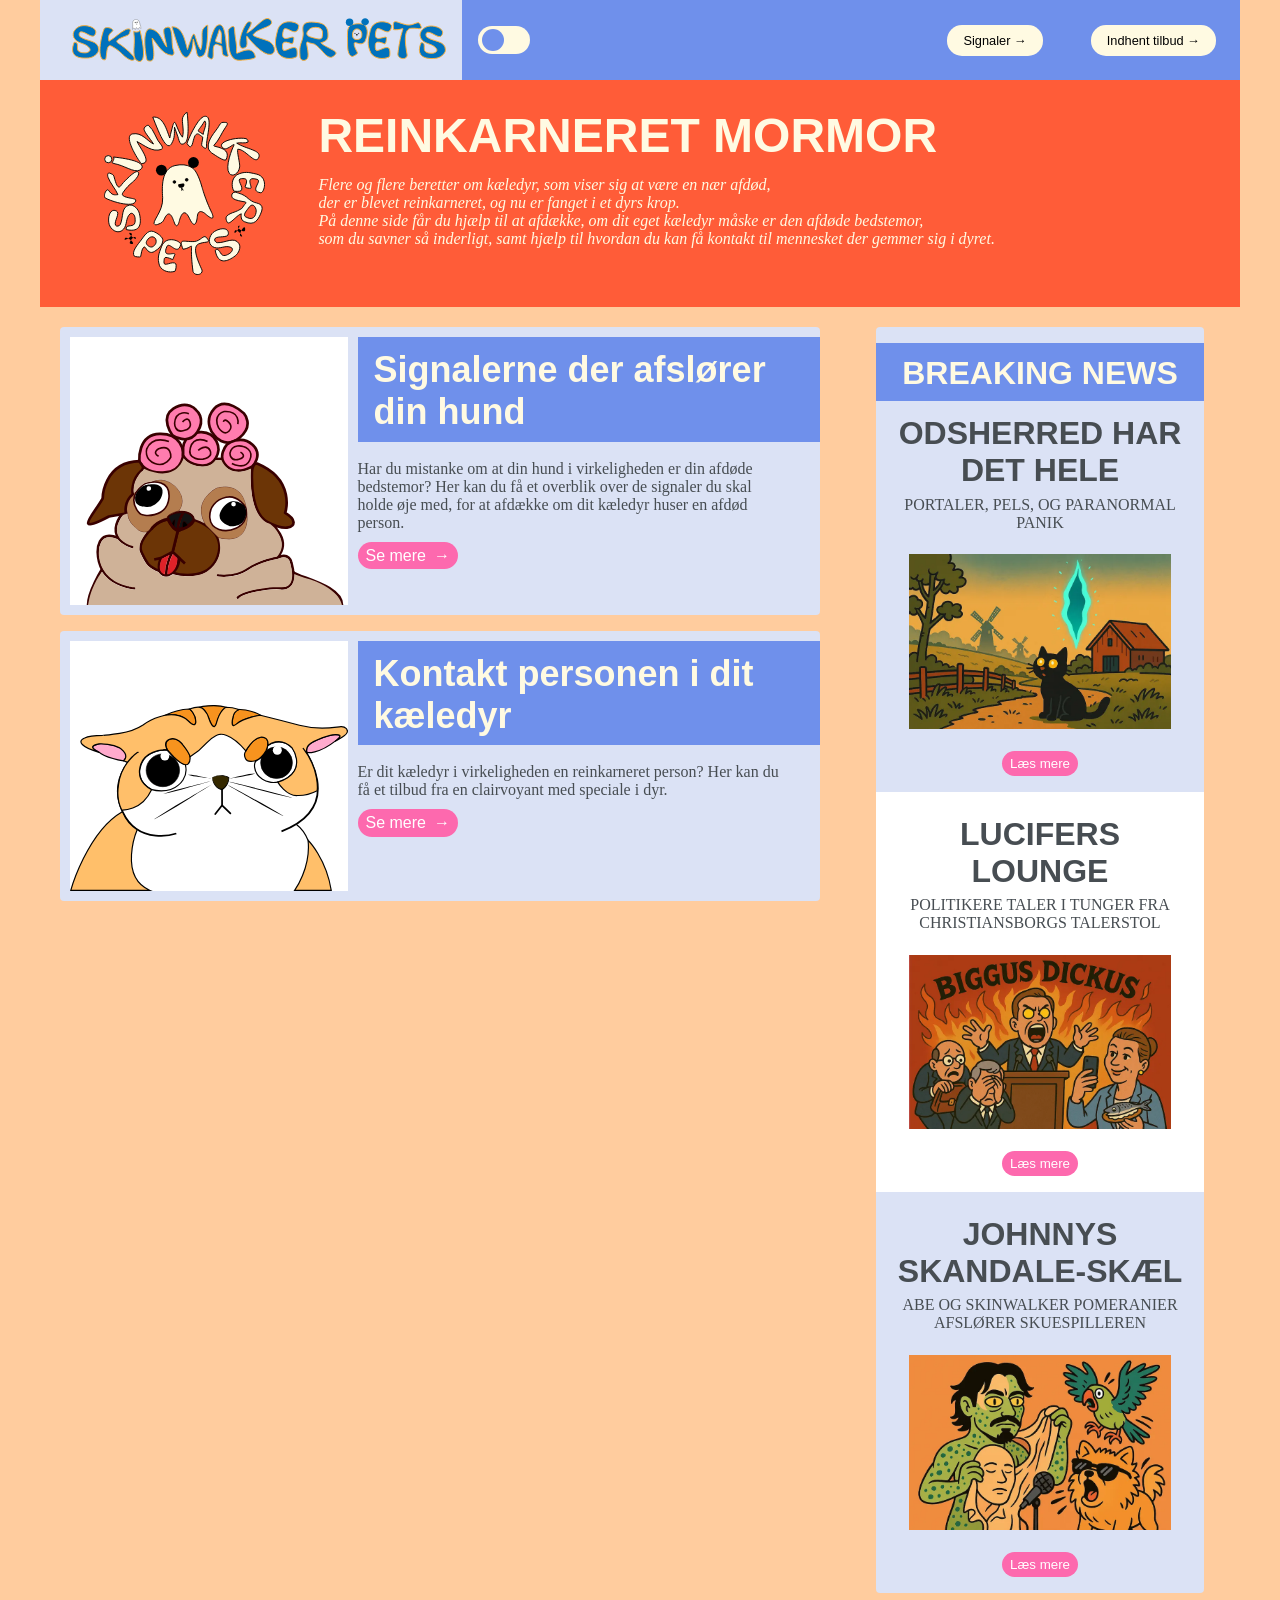
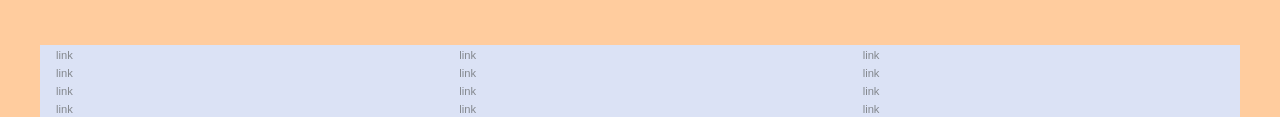
==== commit 46df57db: "en masse ændringer" ====
--- a/index.html
+++ b/index.html
@@ -4,7 +4,7 @@
     <meta charset="UTF-8" />
     <meta http-equiv="X-UA-Compatible" content="IE=edge" />
     <meta name="viewport" content="width=device-width, initial-scale=1.0" />
-    <link rel="stylesheet" href="css/custom.css" />
+    <link rel="stylesheet" href="css/custom.css" id="lightmode" />
     <link rel="stylesheet" href="css/general.css" />
     <link rel="stylesheet" href="css/layout.css" />
     <link rel="stylesheet" href="css/burger.css" />
@@ -37,6 +37,10 @@
               alt="logo med teksten Skinwalker Pets"
           /></a>
         </div>
+        <label class="switch">
+          <input type="checkbox" name="darkBtn" id="darkBtn" />
+          <span class="slider"></span>
+        </label>
         <ul class="menu">
           <li><a class="menuItem" href="instruction.html">Signaler</a></li>
           <li><a class="menuItem" href="register.html">Indhent tilbud</a></li>
@@ -45,16 +49,16 @@
     </header>
     <section id="main-disclamer">
       <div id="main-disclamer-content">
-        <img class="logoeye" src="assets/logo.svg" alt="ICON" />
+        <img class="logoeye" src="assets/Artboard1.svg" alt="ICON" />
         <div>
           <h1>REINKARNERET MORMOR</h1>
           <p class="main-p">
             Flere og flere beretter om kæledyr, som viser sig at være en nær
             afdød, <br />der er blevet reinkarneret, og nu er fanget i et dyrs
             krop. <br />På denne side får du hjælp til at afdække, om dit eget
-            kæledyr måske er den afdøde bedstemor, som du savner så inderligt,
-            <br />samt hjælp til hvordan du kan få kontakt til mennesket der
-            gemmer sig i dyret.
+            kæledyr måske er den afdøde bedstemor, <br />som du savner så
+            inderligt, samt hjælp til hvordan du kan få kontakt til mennesket
+            der gemmer sig i dyret.
           </p>
         </div>
       </div>
@@ -63,7 +67,7 @@
       <section id="daily">
         <article class="daily_card">
           <img
-            src="img/pug.png"
+            src="assets/newpug.svg"
             alt="afbildning af en mops i portrætformat, med curlere på hovedet."
           />
           <div class="daily_text">
@@ -79,7 +83,7 @@
         </article>
         <article class="daily_card">
           <img
-            src="img/angrycat.png"
+            src="assets/newcat.svg"
             alt="afbildning af en vred kat i portrætformat."
           />
           <div class="daily_text">
@@ -101,45 +105,51 @@
             alt="tegnet afbildning af en portal over Odsherred, som en kat stirrer forhekset på"
           />
           <dialog id="dialog1">
-            <img
-              src="img/cat.webp"
-              alt="tegnet afbildning af en portal over Odsherred, som en kat stirrer forhekset på"
-            />
-            <h2>PORTALER, PELS, OG PARANORMAL PANIK: ODSHERRED HAR DET HELE</h2>
-            <p>
-              En portal til det hinsides har åbnet sig på himlen over Odsherred
-              - en historie som hurtigt har fået hele Europas paranormale
-              fælleskab til at spidse ører, da beboerne i Odsherred slår alarm:
-              nu er deres kæledyr også begyndt at opføre sig meget mærkeligt. og
-              ikke bare mærkeligt - men som om de er blevet besat af afdøde
-              personer, som deres ejere tidligere har kendt. <br />Flere og
-              flere beretter om disse oplevelser med kæledyr over hele landet,
-              hunde og katte opfører sig som afdøde personer. En kvinde
-              fortæller til Skinwalker Pets, at hendes hund pludselig begyndte
-              at gø med en stemme, som hun kendte - sin gamle bedstemors stemme.
-              “Inden længe begyndte min hund at drikke kaffe, og fortælle mig
-              når hun syntes mit hår var for uglet”, fortæller kvinden; “jeg var
-              ikke i tvivl - det var min gamle bedstemor”. <br />Fænomenet
-              begyndte at sprede sig som en steppebrand over landet, kun få dage
-              efter hvad mange beskriver som en “flænge i himlen” - en skinnende
-              portal på himlen, lige over Nykøbing Sjælland. Siden da er
-              antallet af indberetninger af alle slags paranormale oplevelser
-              steget eksplosivt, salg af krystaller, ouijabræt og røgelse er
-              tredoblet, og aflivninger af kæledyr firdoblet. <br />Samtidig er
-              der uhyggeligt tavst fra Christiansborg - ofrene for paranormale
-              aktiviteter sætter derfor nu deres lid til clairvoyante og
-              spøgelsesjægere. “Det er ikke kun kæledyr - vi ser en øget
-              aktivitet af ånder, hjemsøgte huse, forbandede objekter og omvendt
-              skinwalking (red: dyr i en menneskekrop). Og når politikerne ikke
-              vil gøre noget ved problemerne, må ofrene komme til os” udtaler
-              Tobias Hill Larsen, spøgelsesjæger og hobbymedium. <br />Uanset om
-              der er tale om kollektiv hallucination, en spirituel vækkelse,
-              eller noget mere ondsindet, er én ting sikker: Odsherred står som
-              centrum for noget helt ekstraordinært - og ganske uhyggeligt.
-            </p>
-            <form method="dialog">
+            <article>
+              <img
+                src="img/cat.webp"
+                alt="tegnet afbildning af en portal over Odsherred, som en kat stirrer forhekset på"
+              />
+              <h2>
+                PORTALER, PELS, OG PARANORMAL PANIK: ODSHERRED HAR DET HELE
+              </h2>
+              <p>
+                En portal til det hinsides har åbnet sig på himlen over
+                Odsherred - en historie som hurtigt har fået hele Europas
+                paranormale fælleskab til at spidse ører, da beboerne i
+                Odsherred slår alarm: nu er deres kæledyr også begyndt at opføre
+                sig meget mærkeligt. Og ikke bare mærkeligt - men som om de er
+                blevet besat af afdøde personer, som deres ejere tidligere har
+                kendt. <br />Flere og flere beretter om disse oplevelser med
+                kæledyr over hele landet; hunde og katte opfører sig som afdøde
+                personer. En kvinde fortæller til Skinwalker Pets, at hendes
+                hund pludselig begyndte at gø med en stemme, som hun kendte -
+                sin gamle bedstemors stemme. “Inden længe begyndte min hund at
+                drikke kaffe, og fortælle mig når hun syntes mit hår var for
+                uglet”, fortæller kvinden; “jeg var ikke i tvivl - det var min
+                gamle bedstemor”. Fænomenet begyndte at sprede sig som en
+                steppebrand over landet, kun få dage efter hvad mange beskriver
+                som en “flænge i himlen” - en skinnende portal på himlen, lige
+                over Nykøbing Sjælland.
+              </p>
+              <p>
+                Siden da er antallet af indberetninger af alle slags paranormale
+                oplevelser steget eksplosivt, salg af krystaller, ouijabræt og
+                røgelse er tredoblet, og aflivninger af kæledyr firdoblet.
+                <br />Samtidig er der uhyggeligt tavst fra Christiansborg -
+                ofrene for paranormale aktiviteter sætter derfor nu deres lid
+                til clairvoyante og spøgelsesjægere. “Det er ikke kun kæledyr -
+                vi ser en øget aktivitet af ånder, hjemsøgte huse, forbandede
+                objekter og omvendt skinwalking (red: dyr i en menneskekrop). Og
+                når politikerne ikke vil gøre noget ved problemerne, må ofrene
+                komme til os” udtaler Tobias Hill Larsen, spøgelsesjæger og
+                hobbymedium. <br />Uanset om der er tale om kollektiv
+                hallucination, en spirituel vækkelse, eller noget mere
+                ondsindet, er én ting sikker: Odsherred står som centrum for
+                noget helt ekstraordinært - og ganske uhyggeligt.
+              </p>
               <button id="closeBtn1">Luk artikel</button>
-            </form>
+            </article>
           </dialog>
           <button id="openBtn1">Læs mere</button>
         </article>
@@ -151,54 +161,59 @@
             alt="Tegnet afbildning af talerstolen på Christiansborg, med en besat poltiker i centrum. I forgrunden spiser Mette Frederiksen en makrelmad. Øverst i billedet står ordene Biggus Dickus, da den besatte taler i tunger"
           />
           <dialog id="dialog2">
-            <img
-              src="img/biggus.webp"
-              alt="Tegnet afbildning af talerstolen på Christiansborg, med en besat poltiker i centrum. I forgrunden spiser Mette Frederiksen en makrelmad. Øverst i billedet står ordene Biggus Dickus, da den besatte taler i tunger"
-            />
-            <h2>POLITIKERE TALER I TUNGER: TALERSTOL INDTAGET AF LUCIFER</h2>
-            <p>
-              Skandaler er ikke noget nyt for Christiansborg, men den seneste
-              skandale fra det politiske centrum handler hverken om
-              finanspolitik eller fiskeri i Østersøen; denne gang er noget langt
-              mere ondsindet på spil, i form af en bogstavelig besættelse af en
-              dæmon. <br />Talerstolen, den historiske trone som har båret flere
-              legendariske taler gennem tiden, er angiveligt blevet besat af
-              selveste Lucifer. Det fortæller flere politikere fra begge fløje,
-              som samtidig understreger den påvirkning det har på de personer,
-              som vover at stille sig ved talerstolen. Politikerne beretter, at
-              de som stiller sig for at tale ved stolen, bliver overtaget af
-              Beezlebub og taler i tunger. <br />“Først troede vi det var en
-              joke” fortæller statsminister Mette Frederiksen. “Men pludselig
-              løftede Lars Løkke sig fra talerstolen, og svævede en halv meter
-              over jorden, mens han slog over i latin. Lars Løkke er på ingen
-              måde veluddannet nok til at kunne tale latin, og da vidste jeg det
-              - det her er selveste Satan.” <br />Den besatte talerstol er blot
-              den nyeste skandale i en længere række mystiske hændelser over
-              hele landet. Folk over hele kongeriget beretter om kæledyr der
-              umiskendeligt opfører sig som afdøde personer, og en portal til en
-              anden verden på himlen over Odsherred. Paranormal researcher
-              Emilie Skjoldann Jørgensen fortæller til Skinwalker Pets, om et
-              markant øget antal af indberetninger om forbandede objekter, og
-              besatte kæledyr. “Flere mener, at hændelserne skyldes en TikTok
-              influencer, som i februar måned i år udførte en livestream af en
-              seance ved Den Lille Havfrue, hvor hun forsøgte at kontakte sin
-              afdøde bedstefar i det hinsides. Men seancen gik galt, da hendes
-              hund pludselig begyndte at læse en avis, hoste ukontrolleret, og
-              bad hende om at “hente min lænestol og pibe”. Hun stoppede
-              seancen, men skaden var allerede sket”, fortæller Emilie.
-              <br />Politikerne på Christiansborg begyndte på daværende
-              tidspunkt, at tale om et forbud mod ouijaboards og bestemte typer
-              krystaller, men før de kunne gennemføre den nye lov, blev
-              talerstolen besat. Nu er der radiotavshed fra Christiansborg, men
-              samtidig kan vi se at diskussionerne fortsætter på Borgen, men nu
-              fra sækkestole i en rundkreds på Statsministerens kontor. Det har
-              indtil videre ikke været muligt at få yderligere kommentar fra
-              Borgen - i mellemtiden står talerstolen tom, i en evig flamme, og
-              lettere vibrerende.
-            </p>
-            <form method="dialog">
+            <article>
+              <img
+                src="img/biggus.webp"
+                alt="Tegnet afbildning af talerstolen på Christiansborg, med en besat poltiker i centrum. I forgrunden spiser Mette Frederiksen en makrelmad. Øverst i billedet står ordene Biggus Dickus, da den besatte taler i tunger"
+              />
+              <h2>POLITIKERE TALER I TUNGER: TALERSTOL INDTAGET AF LUCIFER</h2>
+              <p>
+                Skandaler er ikke noget nyt for Christiansborg, men den seneste
+                skandale fra det politiske centrum handler hverken om
+                finanspolitik eller fiskeri i Østersøen; denne gang er noget
+                langt mere ondsindet på spil, i form af en bogstavelig
+                besættelse af en dæmon. <br />Talerstolen, den historiske trone
+                som har båret flere legendariske taler gennem tiden, er
+                angiveligt blevet besat af selveste Lucifer. Det fortæller flere
+                politikere fra begge fløje, som samtidig understreger den
+                påvirkning det har på de personer, som vover at stille sig ved
+                talerstolen. Politikerne beretter, at de som stiller sig for at
+                tale ved stolen, bliver overtaget af Beezlebub og taler i
+                tunger. <br />“Først troede vi det var en joke” fortæller
+                statsminister Mette Frederiksen. “Men pludselig løftede Lars
+                Løkke sig fra talerstolen, og svævede en halv meter over jorden,
+                mens han slog over i latin. Lars Løkke er på ingen måde
+                veluddannet nok til at kunne tale latin, og da vidste jeg det -
+                det her er selveste Satan.” Den besatte talerstol er blot den
+                nyeste skandale i en længere række mystiske hændelser over hele
+                landet. Folk over hele kongeriget beretter om kæledyr der
+                umiskendeligt opfører sig som afdøde personer, og en portal til
+                en anden verden på himlen over Odsherred.
+              </p>
+              <p>
+                Paranormal researcher Emilie Skjoldann Jørgensen fortæller til
+                Skinwalker Pets, om et markant øget antal af indberetninger om
+                forbandede objekter, og besatte kæledyr. “Flere mener, at
+                hændelserne skyldes en TikTok influencer, som i februar måned i
+                år udførte en livestream af en seance ved Den Lille Havfrue,
+                hvor hun forsøgte at kontakte sin afdøde bedstefar i det
+                hinsides. Men seancen gik galt, da hendes hund pludselig
+                begyndte at læse en avis, hoste ukontrolleret, og bad hende om
+                at “hente min lænestol og pibe”. Hun stoppede seancen, men
+                skaden var allerede sket”, fortæller Emilie.
+                <br />Politikerne på Christiansborg begyndte på daværende
+                tidspunkt, at tale om et forbud mod ouijaboards og bestemte
+                typer krystaller, men før de kunne gennemføre den nye lov, blev
+                talerstolen besat. Nu er der radiotavshed fra Christiansborg,
+                men samtidig kan vi se at diskussionerne fortsætter på Borgen,
+                men nu fra sækkestole i en rundkreds på Statsministerens kontor.
+                Det har indtil videre ikke været muligt at få yderligere
+                kommentar fra Borgen - i mellemtiden står talerstolen tom, i en
+                evig flamme, og lettere vibrerende.
+              </p>
+
               <button id="closeBtn2">Luk artikel</button>
-            </form>
+            </article>
           </dialog>
           <button id="openBtn2">Læs mere</button>
         </article>
@@ -210,58 +225,62 @@
             alt="tegnet afbildning af Johnny Depp som tager sin hud af, og afslører at han er reptil under huden. En papegøje flyver skræmt væk, og en pomeranier med solbriller råber ind i en mikrofon"
           />
           <dialog id="dialog3">
-            <img
-              src="img/johnny.webp"
-              alt="tegnet afbildning af Johnny Depp som tager sin hud af, og afslører at han er reptil under huden. En papegøje flyver skræmt væk, og en pomeranier med solbriller råber ind i en mikrofon"
-            />
-            <h2>JOHNNNY DEPP AFSLØRET SOM ILLUMINATI-ØGLE</h2>
-            <p>
-              Hollywood, CA — i et X-files-værdigt tvist, bekræfter
-              Hollywoodinsidere den mistanke, som mange fra det paranormale
-              fællesskab længe har råbt vagt i gevær over; Johnny Depp er ikke
-              menneske. I virkeligheden er han et højt rangeret reptil, sendt af
-              Illuminati for at kontrollere Hollywood, sprede forvirring og
-              skandaler, og date alt for unge kvinder. <br />Denne bekræftelse
-              kommer i kølvandet på et ekstremt højt antal indberetninger om
-              skinwalker kæledyr, som er kæledyr der er blevet besat af afdøde
-              personer, og altså umiddelbart ligner ganske almindelige harmløse
-              kæledyr, men som i virkeligheden er afdøde personer, der har
-              indtaget en ny krop. <br />Nu hvor Johnny Depps sande identitet er
-              afsløret, kan Skinwalker Pets altså bekræfte en forekomst af
-              "reverse skinwalking" - dyr, forklædt som mennesker. Mistanken om
-              "reverse skinwalking" har været høj i flere paranormale
-              fællesskaber over de seneste 10 år. “Det er jo bare en kæmpe sten
-              der er løftet fra vores skuldre, nu hvor alle endelig kender
-              sandheden” fortæller konspirationsteoretiker og reptilekspert
-              Katja Vinther. “Snart vil alle også se sandheden om Det flyvende
-              Spaghettimonster” afslutter hun. <br />Særligt én prominent
-              skikkelse har været med til at afsløre Mr. Depp - nemlig aben
-              Jack, som medvirkede i filmserien “Pirates of the Caribbean”
-              sammen med reptilskuespilleren. Jack fortæller nemlig, at han som
-              kollega til Depp, oplevede reptilet bag manden helt tæt på. “Han
-              blinkede med øjenlågene sidelæns, og spiste udelukkende insekter.
-              Det startede min mistanke. Senere i optagelserne kom vi tæt på
-              hinanden, og da afslørede han sin hemmelighed for mig, og
-              inviterede mig med i Illuminati. Det var jeg naturligvis ikke
-              interesseret i” fortæller Jack. “Det er utroligt for mig, at folk
-              først får øjnene op for det her nu. Johnnys bizarre opførsel i
-              retssagerne for nylig, hans fingerringe, tørklæderne - det er
-              klassisk reptilopførsel” tilføjer abe-skuespilleren. <br />Sammen
-              med Johnny Depps egen hund, Pomeranieren Joos, har Jack besluttet
-              at stå frem og fortælle sandheden. “Når vi er flere om det, får
-              man mere mod til at stå frem, og det var det vi besluttede da vi
-              mødte hinanden i sidste måned” fortæller Joos. Hunden Joos er selv
-              en reinkarneret krokodillejæger fra 1700-tallet, som mistænkte
-              Johnny fra første møde: “alle troede at han bare var eccentrisk,
-              men jeg vidste besked fra den dag han hentede mig fra mine
-              tidligere ejere. Ingen kan gå med SÅ mange armbånd, og aldrig
-              svede”. <br />Johnny Depps PR manager afviser at kommentere på
-              sagen, men Skinwalker Pets har selv modtaget en direkte besked fra
-              Depp via ouijaboard: “ingen kommentarer, beskidte mennesker”.
-            </p>
-            <form method="dialog">
+            <article>
+              <img
+                src="img/johnny.webp"
+                alt="tegnet afbildning af Johnny Depp som tager sin hud af, og afslører at han er reptil under huden. En papegøje flyver skræmt væk, og en pomeranier med solbriller råber ind i en mikrofon"
+              />
+              <h2>JOHNNNY DEPP AFSLØRET SOM ILLUMINATI-ØGLE</h2>
+              <p>
+                Hollywood, CA — i et X-files-værdigt tvist, bekræfter
+                Hollywoodinsidere den mistanke, som mange fra det paranormale
+                fællesskab længe har råbt vagt i gevær over; Johnny Depp er ikke
+                menneske. I virkeligheden er han et højt rangeret reptil, sendt
+                af Illuminati for at kontrollere Hollywood, sprede forvirring og
+                skandaler, og date alt for unge kvinder. <br />Denne bekræftelse
+                kommer i kølvandet på et ekstremt højt antal indberetninger om
+                skinwalker kæledyr, som er kæledyr der er blevet besat af afdøde
+                personer, og altså umiddelbart ligner ganske almindelige
+                harmløse kæledyr, men som i virkeligheden er afdøde personer,
+                der har indtaget en ny krop. <br />Nu hvor Johnny Depps sande
+                identitet er afsløret, kan Skinwalker Pets altså bekræfte en
+                forekomst af "reverse skinwalking" - dyr, forklædt som
+                mennesker. Mistanken om "reverse skinwalking" har været høj i
+                flere paranormale fællesskaber over de seneste 10 år. “Det er jo
+                bare en kæmpe sten der er løftet fra vores skuldre, nu hvor alle
+                endelig kender sandheden” fortæller konspirationsteoretiker og
+                reptilekspert Katja Vinther. “Snart vil alle også se sandheden
+                om Det flyvende Spaghettimonster” afslutter hun. <br />Særligt
+                én prominent skikkelse har været med til at afsløre Mr. Depp -
+                nemlig aben Jack, som medvirkede i filmserien “Pirates of the
+                Caribbean” sammen med reptilskuespilleren.
+              </p>
+              <p>
+                Jack fortæller nemlig, at han som kollega til Depp, oplevede
+                reptilet bag manden helt tæt på. “Han blinkede med øjenlågene
+                sidelæns, og spiste udelukkende insekter. Det startede min
+                mistanke. Senere i optagelserne kom vi tæt på hinanden, og da
+                afslørede han sin hemmelighed for mig, og inviterede mig med i
+                Illuminati. Det var jeg naturligvis ikke interesseret i”
+                fortæller Jack. “Det er utroligt for mig, at folk først får
+                øjnene op for det her nu. Johnnys bizarre opførsel i retssagerne
+                for nylig, hans fingerringe, tørklæderne - det er klassisk
+                reptilopførsel” tilføjer abe-skuespilleren. <br />Sammen med
+                Johnny Depps egen hund, Pomeranieren Joos, har Jack besluttet at
+                stå frem og fortælle sandheden. “Når vi er flere om det, får man
+                mere mod til at stå frem, og det var det vi besluttede da vi
+                mødte hinanden i sidste måned” fortæller Joos. Hunden Joos er
+                selv en reinkarneret krokodillejæger fra 1700-tallet, som
+                mistænkte Johnny fra første møde: “alle troede at han bare var
+                eccentrisk, men jeg vidste besked fra den dag han hentede mig
+                fra mine tidligere ejere. Ingen kan gå med SÅ mange armbånd, og
+                aldrig svede”. <br />Johnny Depps PR manager afviser at
+                kommentere på sagen, men Skinwalker Pets har selv modtaget en
+                direkte besked fra Depp via ouijaboard: “ingen kommentarer,
+                beskidte mennesker”.
+              </p>
               <button id="closeBtn3">Luk artikel</button>
-            </form>
+            </article>
           </dialog>
           <button id="openBtn3">Læs mere</button>
         </article>
@@ -296,5 +315,6 @@
     </footer>
     <script src="js/main.js"></script>
     <script src="js/news.js"></script>
+    <script src="js/dark.js"></script>
   </body>
 </html>
--- a/css/custom.css
+++ b/css/custom.css
@@ -1,6 +1,6 @@
 :root {
   /* Colours */
-  --primary-bg-color: #FFDEF7; /* used */
+  --primary-bg-color: #FFCC9E; /* used */
   --primary-font-color: #474d52; /* used */
 
   --secondary-bg-color: #5d656c; /* used */
@@ -22,7 +22,7 @@
 
   /* Links */
   --link-color: #84888e; /* used */
-  --hover-color: #f9fcfe; /* used */
+  --hover-color: #C8A0BE; /* used */
   --active-color: #f52727; /* used */
 
   /* From styletile */
@@ -52,9 +52,9 @@
   --cta-text-color: #FFFAE2;
   --cta-text-color-inverted: #bbc3ca;
   --followup-text-color: #ffffff;
-  --followup-text-color-inverted: #bbc3ca;
+  --followup-text-color-inverted: #000000;
   --formfield-text-color: #575c61;
-  --form-submit-color: #bbc3ca;
+  --form-submit-color: #F6EAF3;
   --form-submit-color-inverted: #bbc3ca;
 
   /* Background colors */
@@ -63,9 +63,9 @@
   --article-background-color: #DBE2F5;
   --news-background-color: #FFFAE2;
   --news-background-color-inverted: #ffffff;
-  --info-background-color: #DBE2F5;
+  --info-background-color: #B9D9FE;
   --headline-bg-color: #000000;
-  --headline-bg-color-alert: #FD69AE;
+  --headline-bg-color-alert: #FF5C38;
   --headline-bg-color-inverted: #6F90EB;
   --bodytext-bg-color: #dbdde3;
   --bodytext-bg-color-inverted: #dbdde3;
@@ -79,8 +79,16 @@
   --formfield-background-color-active: #dbdde3;
   --form-submit-bg-color: #dbdde3;
   --form-submit-bg-color-inverted: #FFFAE2;
+  --infographic-bg-color: #6F90EB;
+  --dialog-bg-color: #FFDEF7;
+  --hover-bg-color: #FF067A;
+  --img-bg-color: #ffffff;
 
   /* Info-boxes */
-  --info-bg-color-yellow: #FCEB94;
-  --info-bg-color-green: #DEF5DB;
+  --info-bg-color-yellow: #FFFAE2;
+  --info-bg-color-green: #E6DEBF;
 }
+
+#logotype-wrapper{
+  background-color: var(--logotype-background-color);
+}
--- a/css/general.css
+++ b/css/general.css
@@ -23,20 +23,21 @@
   color: var(--primary-font-color);
   background-color: var(--primary-bg-color);
 }
-header,
-footer {
+header {
   background-color: var(--header-background-color);
   color: var(--secondary-font-color);
   height: min-content;
 }
+footer{
+  background-color: var(--logotype-background-color);
+}
 .logo-wrapper {
   background-color: var(--logotype-background-color);
   color: var(--logotype-color);
 }
 
 #main-disclamer {
-  height: 180px;
-  background-color: #FD69AE;
+  background-color: var(--headline-bg-color-alert);
   color: #FFFAE2;
   display: flex;
   justify-content: flex-start;
@@ -45,14 +46,48 @@
   padding-top: 2rem;
 }
 #main-disclamer-content {
-  display: flex;
+  display: grid;
+  grid-template-columns: 1fr 4fr;
   column-gap: 1rem;
-  flex-direction: row-reverse;
-}
-#main-disclamer-content img{
- width: 100px;
- height: 90px;
- margin: auto;
+}
+.logoeye{
+  max-width: 70%;
+  padding-bottom: 2rem;
+  padding-left: 2rem;
+}
+
+#instruks {
+  grid-column: span 2;
+  display: grid;
+  grid-template-columns: 1fr 4fr;
+  background-color: var(--headline-bg-color-alert);
+  padding: 0;
+}
+#instruks h1{
+  grid-column: 2;
+  padding: 1em;
+}
+#instruks .logoeye{
+  max-width: 40%;
+  padding-top: 2rem;
+  padding-left: 4rem;
+}
+
+#tilbud{
+  display: grid;
+  grid-template-columns: 1fr 4fr;
+  grid-column: span 2;
+  background-color: var(--headline-bg-color-alert);
+}
+#tilbud h1{
+  grid-column: 2;
+  padding: 1em;
+}
+
+#tilbud .logoeye{
+  max-width: 40%;
+  padding-top: 2rem;
+  padding-left: 4rem;
 }
 
 main section {
@@ -89,13 +124,19 @@
   padding-top: 2rem;
   padding-bottom: 1.5rem;
 }
+
+.register{
+    padding-top: 2rem;
+    padding-bottom: 1.5rem;
+    grid-column: 2;
+}
 .risiko,
 .ouija{
   font-size: small;
   font-style: italic;
 }
 #form-info h2{
-  background-color: #6F90EB;
+  background-color: var(--headline-bg-color-inverted);
   color: #FFFAE2;
   padding: 1rem;
 }
@@ -130,7 +171,7 @@
   font-family: var(--link-font);
 }
 #logotype-wrapper {
-  background-color: var(--logotype-background-color);
+/*   background-color: var(--logotype-background-color); */
   margin: 0;
   display: flex;
   justify-content: flex-start;
@@ -165,6 +206,51 @@
   color: var(--active-color);
 }
 
+/* DARK MODE */
+
+.darkBtn{
+  opacity: 0;
+  width: 0;
+  height: 0;
+}
+
+span{
+  border-radius: 34px;
+  background-color: #FFFAE2;
+  width: 52px;
+}
+
+.switch{
+  position: relative;
+  display: inline-block;
+  width: 52px;
+  height: 28px;
+  margin-left: 1rem;
+}
+
+.slider {
+  position: absolute;
+  cursor: pointer;
+  top: 0;
+  left: 0;
+  right: 0;
+  bottom: 0;
+}
+.slider::before{
+  position: absolute;
+  content: "";
+  height: 22px;
+  width: 22px;
+  left: 4px;
+  bottom: 3px;
+  background-color: #6F90EB;
+  border-radius: 50%;
+  transition: 0.4s;
+}
+input:checked + .slider::before{
+  translate: 100% 0;
+}
+
 /* FOOTER */
 footer a {
   font-size: 0.7rem;
--- a/css/cards.css
+++ b/css/cards.css
@@ -8,15 +8,17 @@
   height: minmax(200px, min-content);
 }
 
-#daily :nth-child(2){
+/* #daily :nth-child(2){
   padding-bottom: 1rem;
-}
+} */
 #daily :nth-child(2) p{
   margin-bottom: 0;
 }
 
 .daily_card img{
   max-width: 100%;
+  background-color: var(--img-bg-color);
+  padding-top: 4rem;
 }
 
 .daily_text {
@@ -57,6 +59,7 @@
 .news_card > * {
   padding: 0 1rem;
 }
+
 .news_card h3 {
   margin: 0.5rem 0 0 0;
   text-align: center;
@@ -78,6 +81,8 @@
 }
 .news_card:first-child {
   border-radius: var(--border-radius) var(--border-radius) 0 0;
+/*   margin: 0 0 1rem 0; */
+  text-align: center;
 }
 .news_card:last-child {
   border-radius: 0 0 var(--border-radius) var(--border-radius);
@@ -99,7 +104,7 @@
   width: max-content;
 }
 .cta_btn:hover{
-  background-color: #FF067A;
+  background-color: var(--hover-bg-color);
 }
 .cta_btn:after {
   content: "\2192";
@@ -124,7 +129,7 @@
 #openBtn1:hover,
 #openBtn2:hover,
 #openBtn3:hover{
-  background-color: #FF067A;
+  background-color: var(--hover-bg-color);
 }
 
 #breaking img{
@@ -138,21 +143,55 @@
 dialog{
   border: none;
   border-radius: 1rem;
-  background-color: #DCFFEE;
-  width: 50%;
+  background-color: var(--dialog-bg-color);
+  width: 40%;
   box-shadow: 3px 3px 3px rgba(0, 0, 0, 0.3);
   padding: 2rem;
   margin: minmax(1rem, auto);
 }
+
+dialog article{
+  display: grid;
+  grid-template-columns: 1fr 1fr;
+  column-gap: 1em;
+  row-gap: 1em;
+}
+
+dialog img{
+  grid-column: span 2;
+}
+
 dialog h2{
-  font-size: 30px;
+  font-size: 20px;
+  color: var( --followup-text-color);
+  grid-column: span 2;
+  background-color: var(--header-background-color);
+  padding: 1rem;
+}
+
+#dialog2 h2{
+  text-align: center;
+}
+
+#dialog3 h2{
+  text-align: center;
+}
+
+dialog p {
+  margin-top: 2rem;
+  color:  var(--followup-text-color-inverted);
+  line-break: normal;
+  text-align: left;
+}
+
+dialog button{
+  margin: 2rem;
+  grid-column: span 2;
 }
 dialog::backdrop{
   backdrop-filter: blur(5px);
 }
-dialog form{
-  margin: 2rem;
-}
+
 #closeBtn1,
 #closeBtn2,
 #closeBtn3{
@@ -167,6 +206,12 @@
   justify-self: center;
   width: max-content;
 }
+
+#closeBtn1:hover,
+#closeBtn2:hover,
+#closeBtn3:hover{
+  background-color: var(--hover-bg-color);
+}
 dialog img{
   margin-top: 1rem;
 }
